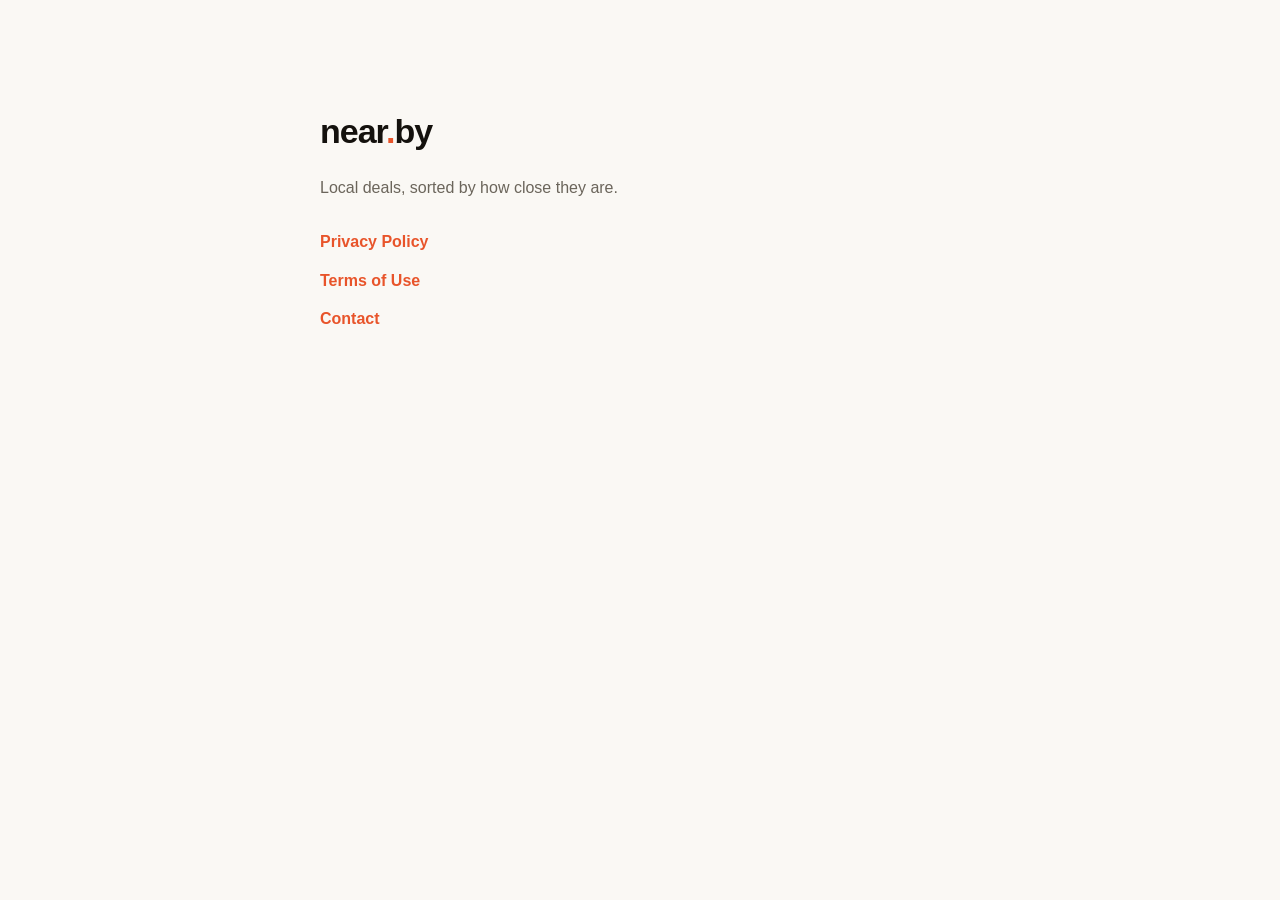
==== index.html @ 1fdb7701 "Privacy policy and terms for near.by" ====
<!DOCTYPE html>
<html lang="en">
<head>
<meta charset="utf-8">
<meta name="viewport" content="width=device-width, initial-scale=1">
<title>near.by — Legal</title>
<style>
  :root { color-scheme: light dark; }
  body {
    max-width: 640px; margin: 0 auto; padding: 80px 20px;
    font: 16px/1.65 -apple-system, BlinkMacSystemFont, "Segoe UI", Roboto, sans-serif;
    color: #14110d; background: #faf8f4;
  }
  @media (prefers-color-scheme: dark) {
    body { color: #ece8e0; background: #14110d; }
  }
  h1 { font-size: 34px; letter-spacing: -1px; margin-bottom: 6px; }
  .dot { color: #e8542a; }
  p { color: #6b655b; }
  @media (prefers-color-scheme: dark) { p { color: #b0a99c; } }
  ul { list-style: none; padding: 0; margin-top: 28px; }
  li { margin-bottom: 12px; }
  a { color: #e8542a; font-weight: 600; text-decoration: none; }
  a:hover { text-decoration: underline; }
</style>
</head>
<body>
  <h1>near<span class="dot">.</span>by</h1>
  <p>Local deals, sorted by how close they are.</p>
  <ul>
    <li><a href="./privacy.html">Privacy Policy</a></li>
    <li><a href="./terms.html">Terms of Use</a></li>
    <li><a href="mailto:alandlipp@gmail.com">Contact</a></li>
  </ul>
</body>
</html>
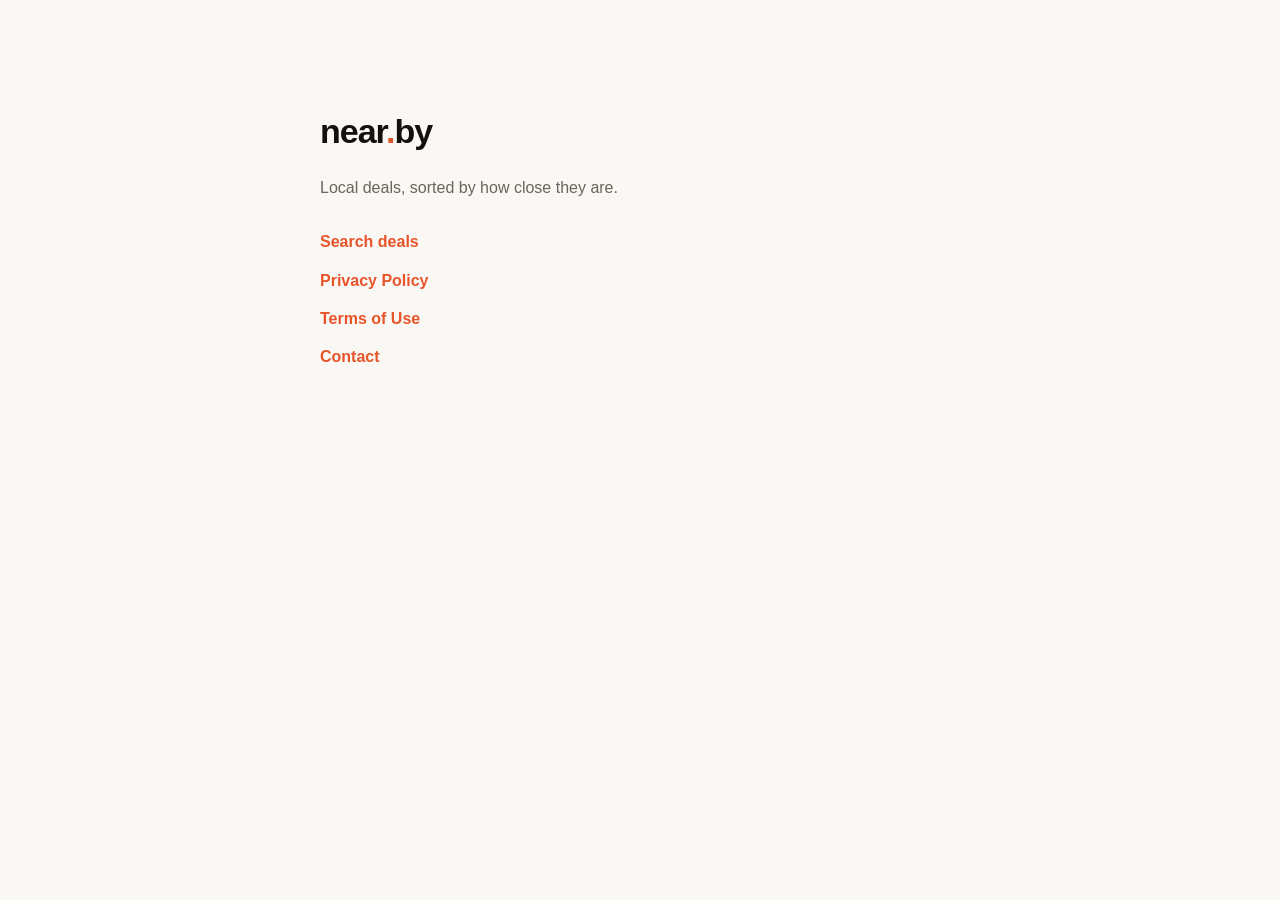
==== commit 7d34dd14: "Add deal search page with Kimball Junction movie theater deals Adds a static deal search page to the" ====
--- a/index.html
+++ b/index.html
@@ -28,6 +28,7 @@
   <h1>near<span class="dot">.</span>by</h1>
   <p>Local deals, sorted by how close they are.</p>
   <ul>
+    <li><a href="./deals.html">Search deals</a></li>
     <li><a href="./privacy.html">Privacy Policy</a></li>
     <li><a href="./terms.html">Terms of Use</a></li>
     <li><a href="mailto:alandlipp@gmail.com">Contact</a></li>
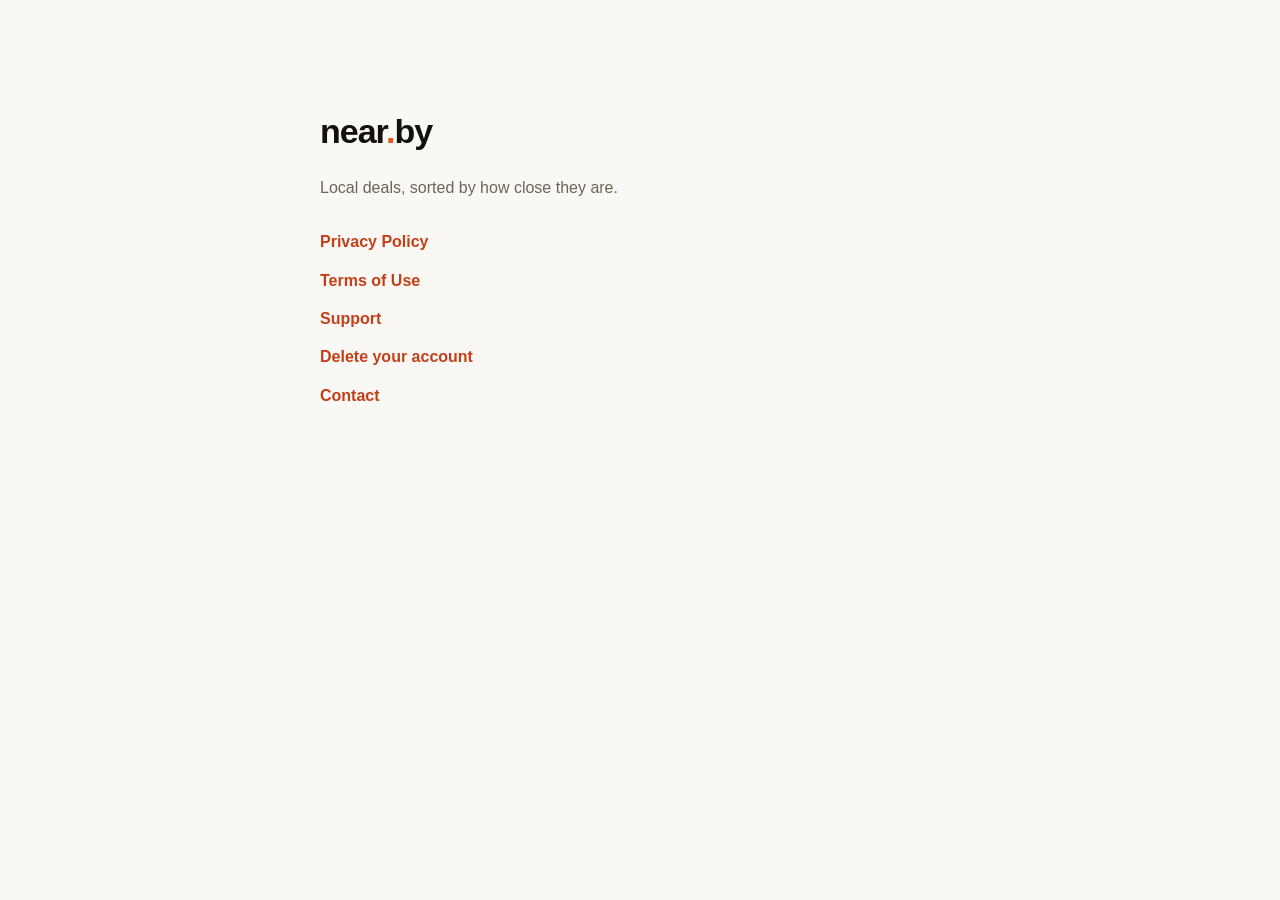
==== commit b9f5847b: "Add deletion and support pages, Apple EULA terms, fix contrast Clears the three hard store-submissio" ====
--- a/index.html
+++ b/index.html
@@ -3,7 +3,8 @@
 <head>
 <meta charset="utf-8">
 <meta name="viewport" content="width=device-width, initial-scale=1">
-<title>near.by — Legal</title>
+<title>near.by — Legal &amp; Support</title>
+<meta name="description" content="Privacy policy, terms of use, support and account deletion for the near.by app.">
 <style>
   :root { color-scheme: light dark; }
   body {
@@ -20,7 +21,8 @@
   @media (prefers-color-scheme: dark) { p { color: #b0a99c; } }
   ul { list-style: none; padding: 0; margin-top: 28px; }
   li { margin-bottom: 12px; }
-  a { color: #e8542a; font-weight: 600; text-decoration: none; }
+  a { color: #c23f18; font-weight: 600; text-decoration: none; }
+  @media (prefers-color-scheme: dark) { a { color: #ff7a4d; } }
   a:hover { text-decoration: underline; }
 </style>
 </head>
@@ -28,9 +30,10 @@
   <h1>near<span class="dot">.</span>by</h1>
   <p>Local deals, sorted by how close they are.</p>
   <ul>
-    <li><a href="./deals.html">Search deals</a></li>
     <li><a href="./privacy.html">Privacy Policy</a></li>
     <li><a href="./terms.html">Terms of Use</a></li>
+    <li><a href="./support.html">Support</a></li>
+    <li><a href="./delete-account.html">Delete your account</a></li>
     <li><a href="mailto:alandlipp@gmail.com">Contact</a></li>
   </ul>
 </body>
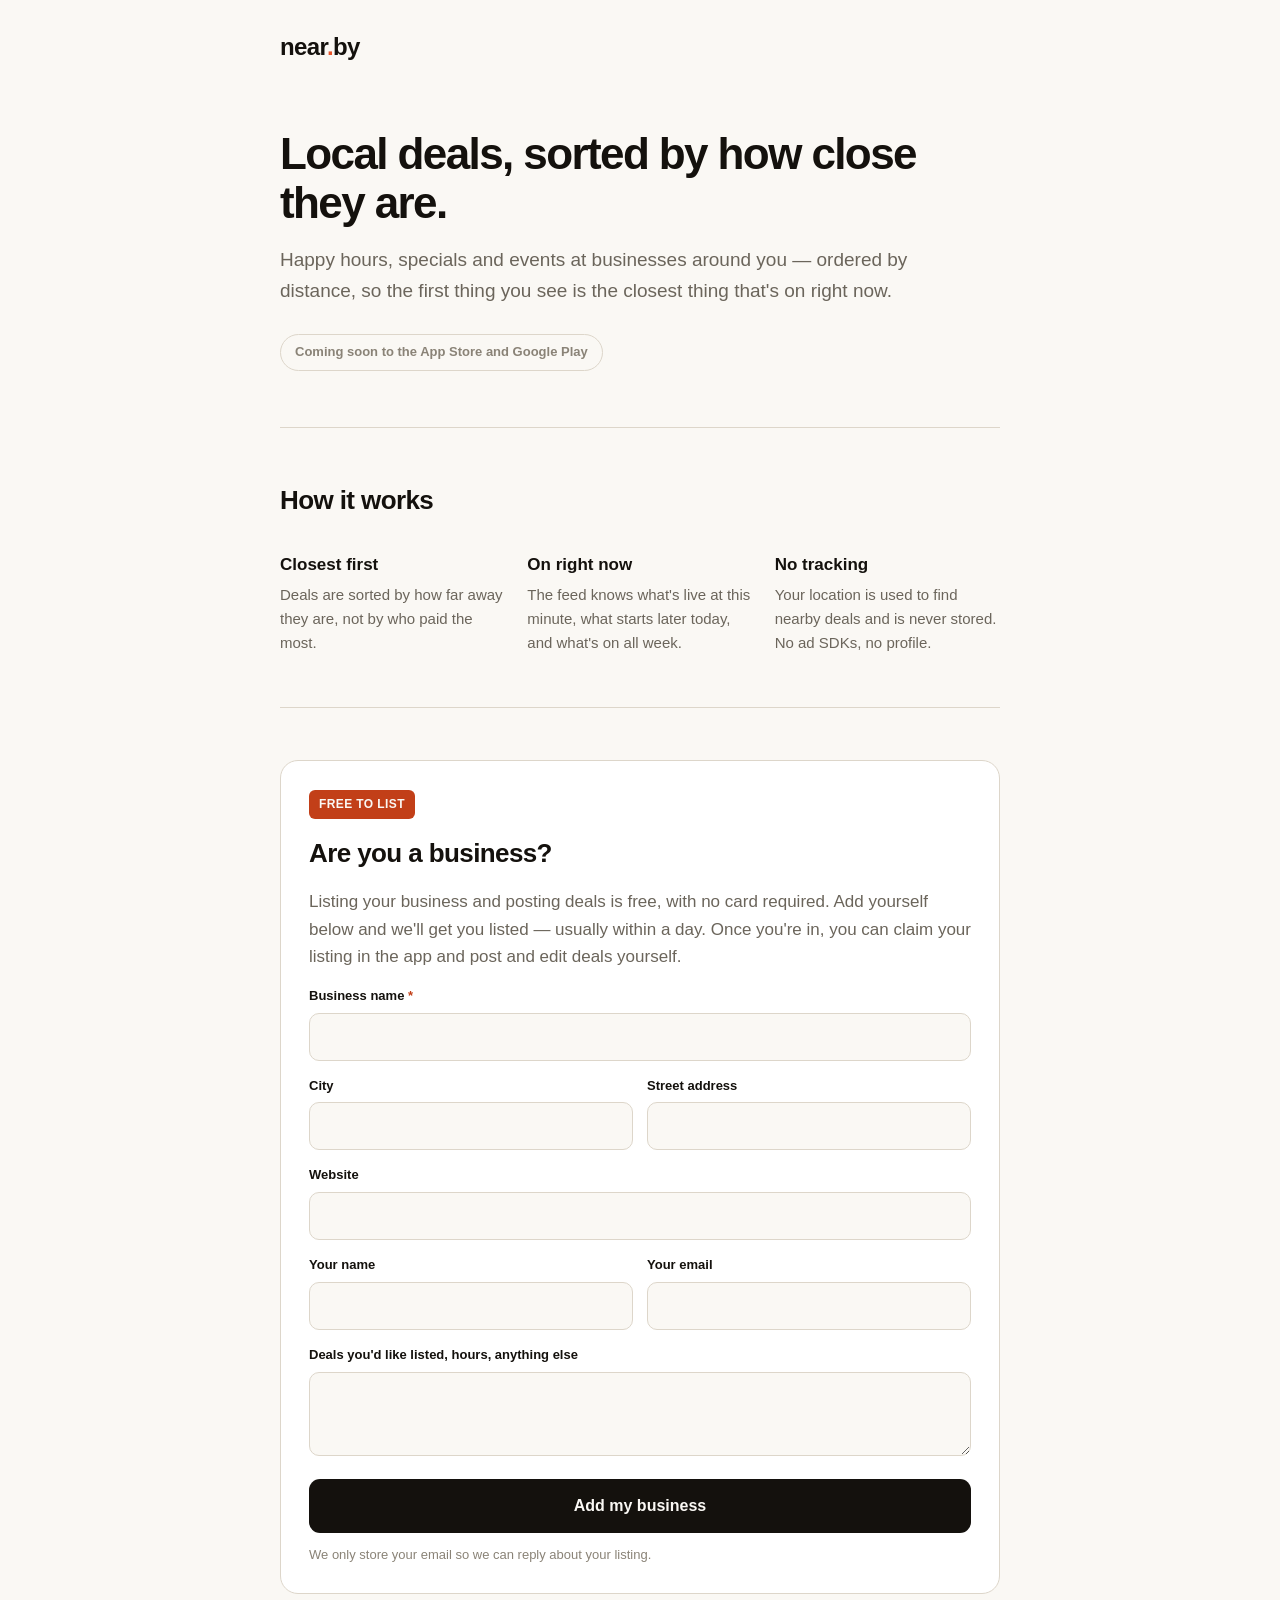
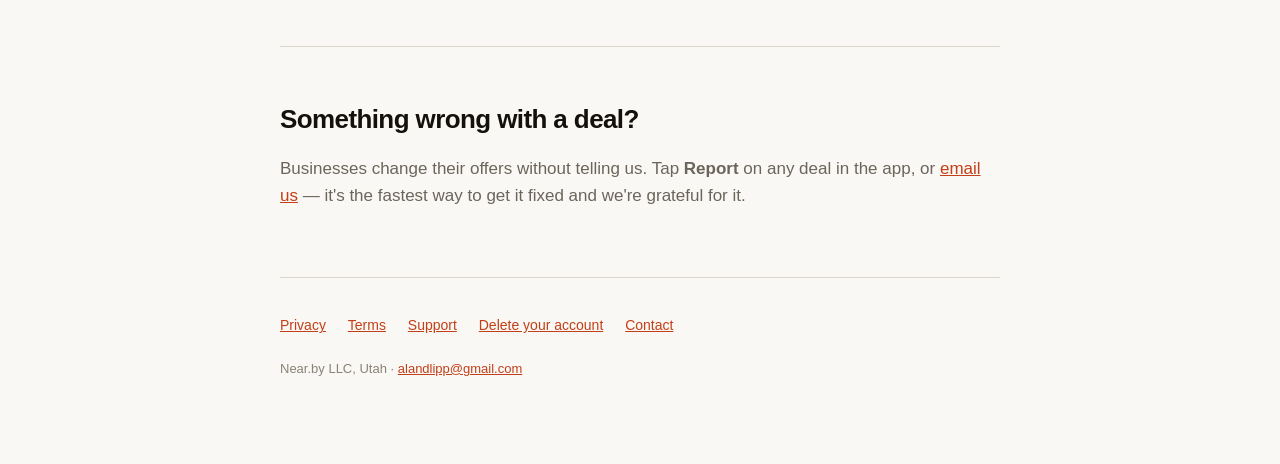
==== commit 7fac00e1: "Turn the landing page into the near.by website The site was a bare list of legal links. It is now th" ====
--- a/index.html
+++ b/index.html
@@ -3,38 +3,276 @@
 <head>
 <meta charset="utf-8">
 <meta name="viewport" content="width=device-width, initial-scale=1">
-<title>near.by — Legal &amp; Support</title>
-<meta name="description" content="Privacy policy, terms of use, support and account deletion for the near.by app.">
+<title>near.by — Local deals, sorted by how close they are</title>
+<meta name="description" content="near.by shows happy hours, specials and events at businesses near you, sorted by distance. Free for businesses to list and post deals.">
+<meta property="og:title" content="near.by — Local deals, sorted by how close they are">
+<meta property="og:description" content="Happy hours, specials and events near you. Free for businesses to list.">
+<meta property="og:type" content="website">
 <style>
-  :root { color-scheme: light dark; }
+  :root {
+    color-scheme: light dark;
+    --bg: #faf8f4;
+    --ink: #14110d;
+    --muted: #6b655b;
+    --faint: #8a8377;
+    --rule: #ddd6ca;
+    --card: #ffffff;
+    --accent: #c23f18;
+    --accent-ink: #faf8f4;
+  }
+  @media (prefers-color-scheme: dark) {
+    :root {
+      --bg: #14110d;
+      --ink: #ece8e0;
+      --muted: #b0a99c;
+      --faint: #b0a99c;
+      --rule: #3a352d;
+      --card: #1c1813;
+      --accent: #ff7a4d;
+      --accent-ink: #14110d;
+    }
+  }
+  * { box-sizing: border-box; }
   body {
-    max-width: 640px; margin: 0 auto; padding: 80px 20px;
-    font: 16px/1.65 -apple-system, BlinkMacSystemFont, "Segoe UI", Roboto, sans-serif;
-    color: #14110d; background: #faf8f4;
-  }
-  @media (prefers-color-scheme: dark) {
-    body { color: #ece8e0; background: #14110d; }
-  }
-  h1 { font-size: 34px; letter-spacing: -1px; margin-bottom: 6px; }
+    margin: 0; background: var(--bg); color: var(--ink);
+    font: 17px/1.6 -apple-system, BlinkMacSystemFont, "Segoe UI", Roboto, sans-serif;
+    -webkit-font-smoothing: antialiased;
+  }
+  .wrap { max-width: 760px; margin: 0 auto; padding: 0 20px; }
+  a { color: var(--accent); }
+
+  header { padding: 28px 0 0; }
+  .wordmark { font-size: 24px; font-weight: 800; letter-spacing: -0.6px; text-decoration: none; color: var(--ink); }
   .dot { color: #e8542a; }
-  p { color: #6b655b; }
-  @media (prefers-color-scheme: dark) { p { color: #b0a99c; } }
-  ul { list-style: none; padding: 0; margin-top: 28px; }
-  li { margin-bottom: 12px; }
-  a { color: #c23f18; font-weight: 600; text-decoration: none; }
-  @media (prefers-color-scheme: dark) { a { color: #ff7a4d; } }
-  a:hover { text-decoration: underline; }
+
+  .hero { padding: 64px 0 56px; border-bottom: 1px solid var(--rule); }
+  h1 { font-size: 44px; line-height: 1.1; letter-spacing: -1.6px; margin: 0 0 18px; }
+  .lede { font-size: 19px; color: var(--muted); margin: 0 0 28px; max-width: 34em; }
+  .soon {
+    display: inline-block; font-size: 13px; font-weight: 700; color: var(--faint);
+    border: 1px solid var(--rule); border-radius: 999px; padding: 7px 14px;
+  }
+
+  section { padding: 52px 0; border-bottom: 1px solid var(--rule); }
+  h2 { font-size: 26px; letter-spacing: -0.6px; margin: 0 0 14px; }
+  h3 { font-size: 17px; margin: 0 0 4px; }
+  p { margin: 0 0 16px; }
+  .muted { color: var(--muted); }
+
+  .grid { display: grid; grid-template-columns: repeat(3, 1fr); gap: 22px; margin-top: 30px; }
+  .grid p { font-size: 15px; color: var(--muted); margin: 0; }
+  @media (max-width: 640px) { .grid { grid-template-columns: 1fr; gap: 20px; } h1 { font-size: 34px; letter-spacing: -1px; } }
+
+  .biz { background: var(--card); border: 1px solid var(--rule); border-radius: 18px; padding: 28px; }
+  .free { display: inline-block; background: var(--accent); color: var(--accent-ink);
+          font-size: 12px; font-weight: 800; letter-spacing: 0.4px; text-transform: uppercase;
+          padding: 5px 10px; border-radius: 6px; margin-bottom: 14px; }
+
+  label { display: block; font-size: 13px; font-weight: 700; margin: 0 0 6px; }
+  .req { color: var(--accent); }
+  input, textarea {
+    width: 100%; font: inherit; font-size: 15px; color: var(--ink);
+    background: var(--bg); border: 1.5px solid var(--rule); border-radius: 10px;
+    padding: 11px 12px; margin-bottom: 15px;
+  }
+  input:focus, textarea:focus { outline: 2px solid var(--accent); outline-offset: 1px; border-color: transparent; }
+  textarea { min-height: 84px; resize: vertical; }
+  .row { display: grid; grid-template-columns: 1fr 1fr; gap: 14px; }
+  @media (max-width: 640px) { .row { grid-template-columns: 1fr; gap: 0; } }
+  /* Bots fill every field they find; people never see this one. */
+  .trap { position: absolute; left: -9999px; width: 1px; height: 1px; overflow: hidden; }
+
+  button {
+    font: inherit; font-weight: 800; font-size: 16px; cursor: pointer;
+    background: var(--ink); color: var(--bg); border: 0;
+    border-radius: 11px; padding: 14px 22px; width: 100%;
+  }
+  button:disabled { opacity: 0.55; cursor: default; }
+  .note { font-size: 13px; color: var(--faint); margin: 12px 0 0; }
+  .msg { font-size: 15px; border-radius: 10px; padding: 13px 15px; margin-top: 16px; }
+  .msg.ok { background: rgba(26,122,60,0.12); color: #1a7a3c; }
+  .msg.bad { background: rgba(194,63,24,0.12); color: var(--accent); }
+  @media (prefers-color-scheme: dark) { .msg.ok { color: #58d68a; } }
+
+  footer { padding: 36px 0 60px; font-size: 14px; color: var(--faint); }
+  footer a { margin-right: 18px; display: inline-block; margin-bottom: 8px; }
+  .addr { margin-top: 14px; font-size: 13px; }
 </style>
 </head>
 <body>
-  <h1>near<span class="dot">.</span>by</h1>
-  <p>Local deals, sorted by how close they are.</p>
-  <ul>
-    <li><a href="./privacy.html">Privacy Policy</a></li>
-    <li><a href="./terms.html">Terms of Use</a></li>
-    <li><a href="./support.html">Support</a></li>
-    <li><a href="./delete-account.html">Delete your account</a></li>
-    <li><a href="mailto:alandlipp@gmail.com">Contact</a></li>
-  </ul>
+
+<div class="wrap">
+
+  <header><a class="wordmark" href="./index.html">near<span class="dot">.</span>by</a></header>
+
+  <div class="hero">
+    <h1>Local deals, sorted by how close they are.</h1>
+    <p class="lede">
+      Happy hours, specials and events at businesses around you — ordered by distance,
+      so the first thing you see is the closest thing that's on right now.
+    </p>
+    <span class="soon">Coming soon to the App Store and Google Play</span>
+  </div>
+
+  <section>
+    <h2>How it works</h2>
+    <div class="grid">
+      <div>
+        <h3>Closest first</h3>
+        <p>Deals are sorted by how far away they are, not by who paid the most.</p>
+      </div>
+      <div>
+        <h3>On right now</h3>
+        <p>The feed knows what's live at this minute, what starts later today, and what's on all week.</p>
+      </div>
+      <div>
+        <h3>No tracking</h3>
+        <p>Your location is used to find nearby deals and is never stored. No ad SDKs, no profile.</p>
+      </div>
+    </div>
+  </section>
+
+  <section id="business">
+    <div class="biz">
+      <span class="free">Free to list</span>
+      <h2>Are you a business?</h2>
+      <p class="muted">
+        Listing your business and posting deals is free, with no card required. Add
+        yourself below and we'll get you listed — usually within a day. Once you're
+        in, you can claim your listing in the app and post and edit deals yourself.
+      </p>
+
+      <form id="f" novalidate>
+        <label for="name">Business name <span class="req">*</span></label>
+        <input id="name" name="name" required maxlength="200" autocomplete="organization">
+
+        <div class="row">
+          <div>
+            <label for="city">City</label>
+            <input id="city" name="city" maxlength="120" autocomplete="address-level2">
+          </div>
+          <div>
+            <label for="address">Street address</label>
+            <input id="address" name="address" maxlength="200" autocomplete="street-address">
+          </div>
+        </div>
+
+        <label for="website">Website</label>
+        <input id="website" name="website" maxlength="300" autocomplete="url" inputmode="url">
+
+        <div class="row">
+          <div>
+            <label for="contact_name">Your name</label>
+            <input id="contact_name" name="contact_name" maxlength="120" autocomplete="name">
+          </div>
+          <div>
+            <label for="contact_email">Your email</label>
+            <input id="contact_email" name="contact_email" type="email" maxlength="200" autocomplete="email">
+          </div>
+        </div>
+
+        <label for="note">Deals you'd like listed, hours, anything else</label>
+        <textarea id="note" name="note" maxlength="2000"></textarea>
+
+        <div class="trap" aria-hidden="true">
+          <label for="company_url">Leave this empty</label>
+          <input id="company_url" name="company_url" tabindex="-1" autocomplete="off">
+        </div>
+
+        <button type="submit" id="go">Add my business</button>
+        <p class="note">We only store your email so we can reply about your listing.</p>
+        <div id="msg" hidden></div>
+      </form>
+    </div>
+  </section>
+
+  <section>
+    <h2>Something wrong with a deal?</h2>
+    <p class="muted">
+      Businesses change their offers without telling us. Tap <strong>Report</strong> on any
+      deal in the app, or <a href="mailto:alandlipp@gmail.com?subject=near.by%20deal%20correction">email us</a> —
+      it's the fastest way to get it fixed and we're grateful for it.
+    </p>
+  </section>
+
+  <footer>
+    <a href="./privacy.html">Privacy</a>
+    <a href="./terms.html">Terms</a>
+    <a href="./support.html">Support</a>
+    <a href="./delete-account.html">Delete your account</a>
+    <a href="mailto:alandlipp@gmail.com">Contact</a>
+    <p class="addr">Near.by LLC, Utah · <a href="mailto:alandlipp@gmail.com">alandlipp@gmail.com</a></p>
+  </footer>
+
+</div>
+
+<script>
+// The anon key is public by design — it is already inside the shipped app, and
+// business_submissions is insert-only under row-level security, so this can
+// add a row and read nothing back.
+const SUPABASE_URL = 'https://vieoqoczhqbcxpflyjcp.supabase.co';
+const SUPABASE_ANON_KEY = 'eyJhbGciOiJIUzI1NiIsInR5cCI6IkpXVCJ9.eyJpc3MiOiJzdXBhYmFzZSIsInJlZiI6InZpZW9xb2N6aHFiY3hwZmx5amNwIiwicm9sZSI6ImFub24iLCJpYXQiOjE3ODI2NTE0NTgsImV4cCI6MjA5ODIyNzQ1OH0.SQrn1a5DHUfKdhRFTdYOUE6S_gLOYhhlN7NKVDqYwEo';
+
+const form = document.getElementById('f');
+const btn = document.getElementById('go');
+const msg = document.getElementById('msg');
+
+function show(kind, text) {
+  msg.className = 'msg ' + kind;
+  msg.textContent = text;
+  msg.hidden = false;
+}
+
+form.addEventListener('submit', async (e) => {
+  e.preventDefault();
+  const data = Object.fromEntries(new FormData(form).entries());
+
+  // Honeypot: a real person never sees this field, so anything in it is a bot.
+  // Report success either way rather than teaching the bot what tripped it.
+  if (data.company_url) { show('ok', "Thanks — we'll be in touch."); form.reset(); return; }
+  delete data.company_url;
+
+  if (!data.name || data.name.trim().length < 2) {
+    show('bad', 'Please enter your business name.');
+    document.getElementById('name').focus();
+    return;
+  }
+
+  const row = {};
+  for (const [k, v] of Object.entries(data)) {
+    const trimmed = (v || '').trim();
+    if (trimmed) row[k] = trimmed;
+  }
+
+  btn.disabled = true;
+  btn.textContent = 'Sending…';
+  try {
+    const res = await fetch(SUPABASE_URL + '/rest/v1/business_submissions', {
+      method: 'POST',
+      headers: {
+        'apikey': SUPABASE_ANON_KEY,
+        'Authorization': 'Bearer ' + SUPABASE_ANON_KEY,
+        'Content-Type': 'application/json',
+        // No RETURNING: the table has no select policy on purpose, so asking
+        // for the row back would fail a write that actually succeeded.
+        'Prefer': 'return=minimal',
+      },
+      body: JSON.stringify(row),
+    });
+    if (!res.ok) throw new Error('HTTP ' + res.status);
+    form.innerHTML =
+      '<h3 style="margin-bottom:8px">Got it — thanks.</h3>' +
+      '<p class="muted" style="margin:0">We\'ll add ' +
+      row.name.replace(/[<>&]/g, '') +
+      ' to near.by, usually within a day. If you left an email we\'ll let you know ' +
+      'once it\'s listed so you can claim it and start posting deals.</p>';
+  } catch (err) {
+    btn.disabled = false;
+    btn.textContent = 'Add my business';
+    show('bad', "That didn't send. Please email alandlipp@gmail.com and we'll add you by hand.");
+  }
+});
+</script>
+
 </body>
 </html>
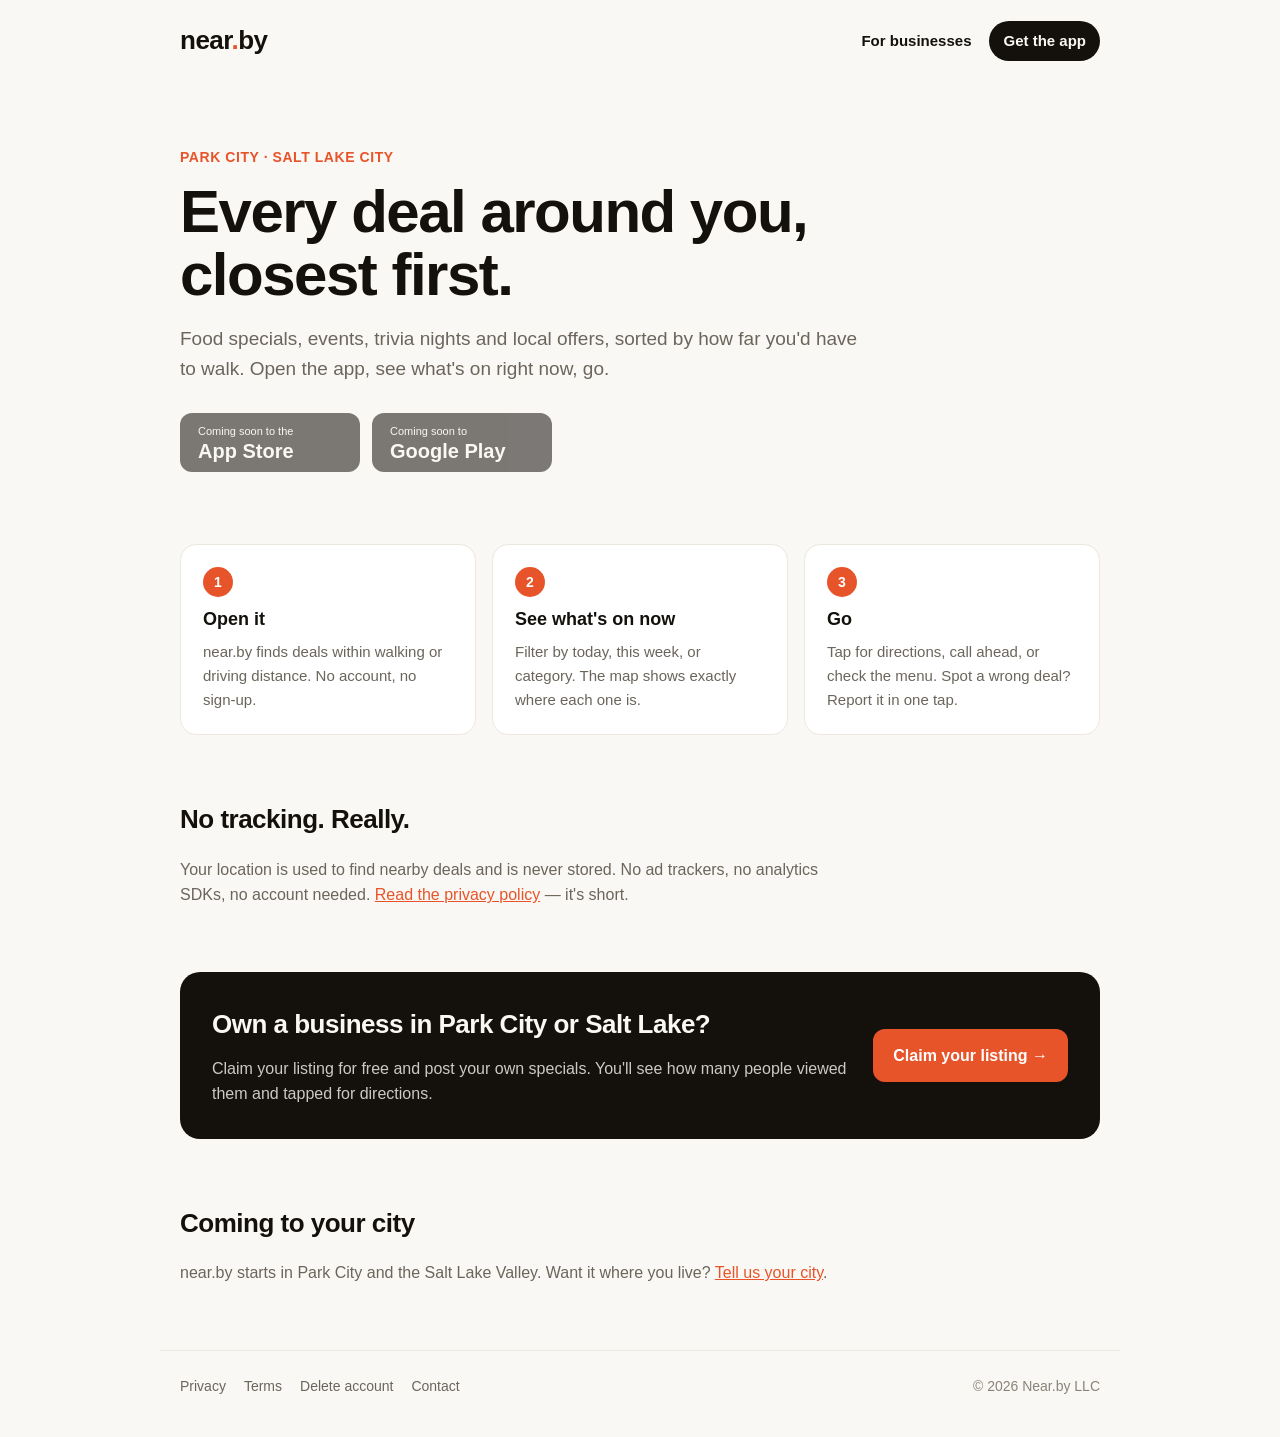
==== commit 4e3a46bb: "Add landing page, business page, and account deletion page Turns the legal index into a real home pa" ====
--- a/index.html
+++ b/index.html
@@ -4,275 +4,82 @@
 <meta charset="utf-8">
 <meta name="viewport" content="width=device-width, initial-scale=1">
 <title>near.by — Local deals, sorted by how close they are</title>
-<meta name="description" content="near.by shows happy hours, specials and events at businesses near you, sorted by distance. Free for businesses to list and post deals.">
+<meta name="description" content="near.by shows food specials, events, trivia nights and local deals in Park City and Salt Lake City, sorted by how close they are to you. Free on iPhone and Android.">
 <meta property="og:title" content="near.by — Local deals, sorted by how close they are">
-<meta property="og:description" content="Happy hours, specials and events near you. Free for businesses to list.">
+<meta property="og:description" content="Food specials, events and local deals in Park City and Salt Lake City, sorted by distance.">
 <meta property="og:type" content="website">
-<style>
-  :root {
-    color-scheme: light dark;
-    --bg: #faf8f4;
-    --ink: #14110d;
-    --muted: #6b655b;
-    --faint: #8a8377;
-    --rule: #ddd6ca;
-    --card: #ffffff;
-    --accent: #c23f18;
-    --accent-ink: #faf8f4;
-  }
-  @media (prefers-color-scheme: dark) {
-    :root {
-      --bg: #14110d;
-      --ink: #ece8e0;
-      --muted: #b0a99c;
-      --faint: #b0a99c;
-      --rule: #3a352d;
-      --card: #1c1813;
-      --accent: #ff7a4d;
-      --accent-ink: #14110d;
-    }
-  }
-  * { box-sizing: border-box; }
-  body {
-    margin: 0; background: var(--bg); color: var(--ink);
-    font: 17px/1.6 -apple-system, BlinkMacSystemFont, "Segoe UI", Roboto, sans-serif;
-    -webkit-font-smoothing: antialiased;
-  }
-  .wrap { max-width: 760px; margin: 0 auto; padding: 0 20px; }
-  a { color: var(--accent); }
-
-  header { padding: 28px 0 0; }
-  .wordmark { font-size: 24px; font-weight: 800; letter-spacing: -0.6px; text-decoration: none; color: var(--ink); }
-  .dot { color: #e8542a; }
-
-  .hero { padding: 64px 0 56px; border-bottom: 1px solid var(--rule); }
-  h1 { font-size: 44px; line-height: 1.1; letter-spacing: -1.6px; margin: 0 0 18px; }
-  .lede { font-size: 19px; color: var(--muted); margin: 0 0 28px; max-width: 34em; }
-  .soon {
-    display: inline-block; font-size: 13px; font-weight: 700; color: var(--faint);
-    border: 1px solid var(--rule); border-radius: 999px; padding: 7px 14px;
-  }
-
-  section { padding: 52px 0; border-bottom: 1px solid var(--rule); }
-  h2 { font-size: 26px; letter-spacing: -0.6px; margin: 0 0 14px; }
-  h3 { font-size: 17px; margin: 0 0 4px; }
-  p { margin: 0 0 16px; }
-  .muted { color: var(--muted); }
-
-  .grid { display: grid; grid-template-columns: repeat(3, 1fr); gap: 22px; margin-top: 30px; }
-  .grid p { font-size: 15px; color: var(--muted); margin: 0; }
-  @media (max-width: 640px) { .grid { grid-template-columns: 1fr; gap: 20px; } h1 { font-size: 34px; letter-spacing: -1px; } }
-
-  .biz { background: var(--card); border: 1px solid var(--rule); border-radius: 18px; padding: 28px; }
-  .free { display: inline-block; background: var(--accent); color: var(--accent-ink);
-          font-size: 12px; font-weight: 800; letter-spacing: 0.4px; text-transform: uppercase;
-          padding: 5px 10px; border-radius: 6px; margin-bottom: 14px; }
-
-  label { display: block; font-size: 13px; font-weight: 700; margin: 0 0 6px; }
-  .req { color: var(--accent); }
-  input, textarea {
-    width: 100%; font: inherit; font-size: 15px; color: var(--ink);
-    background: var(--bg); border: 1.5px solid var(--rule); border-radius: 10px;
-    padding: 11px 12px; margin-bottom: 15px;
-  }
-  input:focus, textarea:focus { outline: 2px solid var(--accent); outline-offset: 1px; border-color: transparent; }
-  textarea { min-height: 84px; resize: vertical; }
-  .row { display: grid; grid-template-columns: 1fr 1fr; gap: 14px; }
-  @media (max-width: 640px) { .row { grid-template-columns: 1fr; gap: 0; } }
-  /* Bots fill every field they find; people never see this one. */
-  .trap { position: absolute; left: -9999px; width: 1px; height: 1px; overflow: hidden; }
-
-  button {
-    font: inherit; font-weight: 800; font-size: 16px; cursor: pointer;
-    background: var(--ink); color: var(--bg); border: 0;
-    border-radius: 11px; padding: 14px 22px; width: 100%;
-  }
-  button:disabled { opacity: 0.55; cursor: default; }
-  .note { font-size: 13px; color: var(--faint); margin: 12px 0 0; }
-  .msg { font-size: 15px; border-radius: 10px; padding: 13px 15px; margin-top: 16px; }
-  .msg.ok { background: rgba(26,122,60,0.12); color: #1a7a3c; }
-  .msg.bad { background: rgba(194,63,24,0.12); color: var(--accent); }
-  @media (prefers-color-scheme: dark) { .msg.ok { color: #58d68a; } }
-
-  footer { padding: 36px 0 60px; font-size: 14px; color: var(--faint); }
-  footer a { margin-right: 18px; display: inline-block; margin-bottom: 8px; }
-  .addr { margin-top: 14px; font-size: 13px; }
-</style>
+<link rel="stylesheet" href="./site.css">
 </head>
 <body>
 
-<div class="wrap">
+<header class="nav">
+  <a class="logo" href="./">near<span class="dot">.</span>by</a>
+  <nav>
+    <a href="./business.html">For businesses</a>
+    <a class="pill" href="#get">Get the app</a>
+  </nav>
+</header>
 
-  <header><a class="wordmark" href="./index.html">near<span class="dot">.</span>by</a></header>
-
-  <div class="hero">
-    <h1>Local deals, sorted by how close they are.</h1>
-    <p class="lede">
-      Happy hours, specials and events at businesses around you — ordered by distance,
-      so the first thing you see is the closest thing that's on right now.
-    </p>
-    <span class="soon">Coming soon to the App Store and Google Play</span>
-  </div>
-
-  <section>
-    <h2>How it works</h2>
-    <div class="grid">
-      <div>
-        <h3>Closest first</h3>
-        <p>Deals are sorted by how far away they are, not by who paid the most.</p>
-      </div>
-      <div>
-        <h3>On right now</h3>
-        <p>The feed knows what's live at this minute, what starts later today, and what's on all week.</p>
-      </div>
-      <div>
-        <h3>No tracking</h3>
-        <p>Your location is used to find nearby deals and is never stored. No ad SDKs, no profile.</p>
-      </div>
+<main>
+  <section class="hero">
+    <p class="eyebrow">Park City · Salt Lake City</p>
+    <h1>Every deal around you, closest first.</h1>
+    <p class="lead">Food specials, events, trivia nights and local offers, sorted by how far you'd have to walk. Open the app, see what's on right now, go.</p>
+    <div class="stores" id="get">
+      <!-- Replace each href="#" with the store link once the app is live, and remove the "soon" class. -->
+      <a class="store soon" href="#" aria-label="Download on the App Store (coming soon)">
+        <span class="store-small">Coming soon to the</span><span class="store-big">App Store</span>
+      </a>
+      <a class="store soon" href="#" aria-label="Get it on Google Play (coming soon)">
+        <span class="store-small">Coming soon to</span><span class="store-big">Google Play</span>
+      </a>
     </div>
   </section>
 
-  <section id="business">
-    <div class="biz">
-      <span class="free">Free to list</span>
-      <h2>Are you a business?</h2>
-      <p class="muted">
-        Listing your business and posting deals is free, with no card required. Add
-        yourself below and we'll get you listed — usually within a day. Once you're
-        in, you can claim your listing in the app and post and edit deals yourself.
-      </p>
-
-      <form id="f" novalidate>
-        <label for="name">Business name <span class="req">*</span></label>
-        <input id="name" name="name" required maxlength="200" autocomplete="organization">
-
-        <div class="row">
-          <div>
-            <label for="city">City</label>
-            <input id="city" name="city" maxlength="120" autocomplete="address-level2">
-          </div>
-          <div>
-            <label for="address">Street address</label>
-            <input id="address" name="address" maxlength="200" autocomplete="street-address">
-          </div>
-        </div>
-
-        <label for="website">Website</label>
-        <input id="website" name="website" maxlength="300" autocomplete="url" inputmode="url">
-
-        <div class="row">
-          <div>
-            <label for="contact_name">Your name</label>
-            <input id="contact_name" name="contact_name" maxlength="120" autocomplete="name">
-          </div>
-          <div>
-            <label for="contact_email">Your email</label>
-            <input id="contact_email" name="contact_email" type="email" maxlength="200" autocomplete="email">
-          </div>
-        </div>
-
-        <label for="note">Deals you'd like listed, hours, anything else</label>
-        <textarea id="note" name="note" maxlength="2000"></textarea>
-
-        <div class="trap" aria-hidden="true">
-          <label for="company_url">Leave this empty</label>
-          <input id="company_url" name="company_url" tabindex="-1" autocomplete="off">
-        </div>
-
-        <button type="submit" id="go">Add my business</button>
-        <p class="note">We only store your email so we can reply about your listing.</p>
-        <div id="msg" hidden></div>
-      </form>
+  <section class="steps">
+    <div class="step">
+      <span class="num">1</span>
+      <h3>Open it</h3>
+      <p>near.by finds deals within walking or driving distance. No account, no sign-up.</p>
+    </div>
+    <div class="step">
+      <span class="num">2</span>
+      <h3>See what's on now</h3>
+      <p>Filter by today, this week, or category. The map shows exactly where each one is.</p>
+    </div>
+    <div class="step">
+      <span class="num">3</span>
+      <h3>Go</h3>
+      <p>Tap for directions, call ahead, or check the menu. Spot a wrong deal? Report it in one tap.</p>
     </div>
   </section>
 
-  <section>
-    <h2>Something wrong with a deal?</h2>
-    <p class="muted">
-      Businesses change their offers without telling us. Tap <strong>Report</strong> on any
-      deal in the app, or <a href="mailto:alandlipp@gmail.com?subject=near.by%20deal%20correction">email us</a> —
-      it's the fastest way to get it fixed and we're grateful for it.
-    </p>
+  <section class="privacy-band">
+    <h2>No tracking. Really.</h2>
+    <p>Your location is used to find nearby deals and is never stored. No ad trackers, no analytics SDKs, no account needed. <a href="./privacy.html">Read the privacy policy</a> — it's short.</p>
   </section>
 
-  <footer>
-    <a href="./privacy.html">Privacy</a>
-    <a href="./terms.html">Terms</a>
-    <a href="./support.html">Support</a>
-    <a href="./delete-account.html">Delete your account</a>
-    <a href="mailto:alandlipp@gmail.com">Contact</a>
-    <p class="addr">Near.by LLC, Utah · <a href="mailto:alandlipp@gmail.com">alandlipp@gmail.com</a></p>
-  </footer>
+  <section class="biz-band">
+    <div>
+      <h2>Own a business in Park City or Salt Lake?</h2>
+      <p>Claim your listing for free and post your own specials. You'll see how many people viewed them and tapped for directions.</p>
+    </div>
+    <a class="btn" href="./business.html">Claim your listing →</a>
+  </section>
 
-</div>
+  <section class="cities">
+    <h2>Coming to your city</h2>
+    <p>near.by starts in Park City and the Salt Lake Valley. Want it where you live? <a href="mailto:alandlipp@gmail.com?subject=Bring%20near.by%20to%20my%20city">Tell us your city</a>.</p>
+  </section>
+</main>
 
-<script>
-// The anon key is public by design — it is already inside the shipped app, and
-// business_submissions is insert-only under row-level security, so this can
-// add a row and read nothing back.
-const SUPABASE_URL = 'https://vieoqoczhqbcxpflyjcp.supabase.co';
-const SUPABASE_ANON_KEY = 'eyJhbGciOiJIUzI1NiIsInR5cCI6IkpXVCJ9.eyJpc3MiOiJzdXBhYmFzZSIsInJlZiI6InZpZW9xb2N6aHFiY3hwZmx5amNwIiwicm9sZSI6ImFub24iLCJpYXQiOjE3ODI2NTE0NTgsImV4cCI6MjA5ODIyNzQ1OH0.SQrn1a5DHUfKdhRFTdYOUE6S_gLOYhhlN7NKVDqYwEo';
-
-const form = document.getElementById('f');
-const btn = document.getElementById('go');
-const msg = document.getElementById('msg');
-
-function show(kind, text) {
-  msg.className = 'msg ' + kind;
-  msg.textContent = text;
-  msg.hidden = false;
-}
-
-form.addEventListener('submit', async (e) => {
-  e.preventDefault();
-  const data = Object.fromEntries(new FormData(form).entries());
-
-  // Honeypot: a real person never sees this field, so anything in it is a bot.
-  // Report success either way rather than teaching the bot what tripped it.
-  if (data.company_url) { show('ok', "Thanks — we'll be in touch."); form.reset(); return; }
-  delete data.company_url;
-
-  if (!data.name || data.name.trim().length < 2) {
-    show('bad', 'Please enter your business name.');
-    document.getElementById('name').focus();
-    return;
-  }
-
-  const row = {};
-  for (const [k, v] of Object.entries(data)) {
-    const trimmed = (v || '').trim();
-    if (trimmed) row[k] = trimmed;
-  }
-
-  btn.disabled = true;
-  btn.textContent = 'Sending…';
-  try {
-    const res = await fetch(SUPABASE_URL + '/rest/v1/business_submissions', {
-      method: 'POST',
-      headers: {
-        'apikey': SUPABASE_ANON_KEY,
-        'Authorization': 'Bearer ' + SUPABASE_ANON_KEY,
-        'Content-Type': 'application/json',
-        // No RETURNING: the table has no select policy on purpose, so asking
-        // for the row back would fail a write that actually succeeded.
-        'Prefer': 'return=minimal',
-      },
-      body: JSON.stringify(row),
-    });
-    if (!res.ok) throw new Error('HTTP ' + res.status);
-    form.innerHTML =
-      '<h3 style="margin-bottom:8px">Got it — thanks.</h3>' +
-      '<p class="muted" style="margin:0">We\'ll add ' +
-      row.name.replace(/[<>&]/g, '') +
-      ' to near.by, usually within a day. If you left an email we\'ll let you know ' +
-      'once it\'s listed so you can claim it and start posting deals.</p>';
-  } catch (err) {
-    btn.disabled = false;
-    btn.textContent = 'Add my business';
-    show('bad', "That didn't send. Please email alandlipp@gmail.com and we'll add you by hand.");
-  }
-});
-</script>
+<footer>
+  <a href="./privacy.html">Privacy</a>
+  <a href="./terms.html">Terms</a>
+  <a href="./delete-account.html">Delete account</a>
+  <a href="mailto:alandlipp@gmail.com">Contact</a>
+  <span class="copy">© 2026 Near.by LLC</span>
+</footer>
 
 </body>
 </html>
--- a/site.css
+++ b/site.css
@@ -0,0 +1,104 @@
+:root {
+  color-scheme: light dark;
+  --bg: #faf8f4;
+  --surface: #ffffff;
+  --ink: #14110d;
+  --muted: #6b655b;
+  --faint: #8a8377;
+  --line: #ece8e0;
+  --accent: #e8542a;
+  --accent-ink: #ffffff;
+}
+@media (prefers-color-scheme: dark) {
+  :root {
+    --bg: #14110d;
+    --surface: #1e1a15;
+    --ink: #ece8e0;
+    --muted: #b0a99c;
+    --faint: #8a8377;
+    --line: #2e2922;
+  }
+}
+
+* { box-sizing: border-box; }
+body {
+  margin: 0;
+  font: 16px/1.6 -apple-system, BlinkMacSystemFont, "Segoe UI", Roboto, sans-serif;
+  color: var(--ink);
+  background: var(--bg);
+}
+a { color: var(--accent); }
+main, .nav, footer { max-width: 960px; margin: 0 auto; padding-left: 20px; padding-right: 20px; }
+
+.nav {
+  display: flex; align-items: center; justify-content: space-between;
+  padding-top: 20px; padding-bottom: 20px;
+}
+.logo { font-size: 26px; font-weight: 800; letter-spacing: -0.5px; color: var(--ink); text-decoration: none; }
+.dot { color: var(--accent); }
+.nav nav { display: flex; gap: 18px; align-items: center; }
+.nav nav a { color: var(--ink); text-decoration: none; font-weight: 600; font-size: 15px; }
+.nav nav a.pill { background: var(--ink); color: var(--bg); padding: 8px 14px; border-radius: 999px; }
+
+.hero { padding: 64px 0 48px; max-width: 680px; }
+.eyebrow { color: var(--accent); font-weight: 700; font-size: 14px; letter-spacing: 0.04em; text-transform: uppercase; margin: 0 0 12px; }
+h1 { font-size: clamp(36px, 7vw, 60px); line-height: 1.05; letter-spacing: -1.5px; margin: 0 0 18px; }
+h2 { font-size: 26px; letter-spacing: -0.5px; margin: 0 0 10px; }
+h3 { font-size: 18px; margin: 8px 0 6px; }
+.lead { font-size: 19px; color: var(--muted); margin: 0 0 28px; }
+p { color: var(--muted); }
+
+.stores { display: flex; flex-wrap: wrap; gap: 12px; }
+.store {
+  display: inline-flex; flex-direction: column; justify-content: center;
+  min-width: 180px; padding: 10px 18px; border-radius: 12px;
+  background: var(--ink); color: var(--bg); text-decoration: none;
+}
+.store.soon { opacity: 0.55; pointer-events: none; }
+.store-small { font-size: 11px; }
+.store-big { font-size: 20px; font-weight: 700; line-height: 1.1; }
+
+.steps { display: grid; grid-template-columns: repeat(3, 1fr); gap: 16px; padding: 24px 0 56px; }
+.step { background: var(--surface); border: 1px solid var(--line); border-radius: 16px; padding: 22px; }
+.step p { margin: 0; font-size: 15px; }
+.num {
+  display: inline-flex; width: 30px; height: 30px; border-radius: 50%;
+  align-items: center; justify-content: center;
+  background: var(--accent); color: var(--accent-ink); font-weight: 800; font-size: 14px;
+}
+
+.privacy-band, .cities { padding: 8px 0 48px; max-width: 680px; }
+
+.biz-band {
+  display: flex; align-items: center; justify-content: space-between; gap: 24px;
+  background: var(--ink); color: var(--bg); border-radius: 20px; padding: 32px; margin-bottom: 56px;
+}
+.biz-band p { color: var(--bg); opacity: 0.8; margin: 0; }
+.btn {
+  display: inline-block; background: var(--accent); color: var(--accent-ink);
+  font-weight: 800; text-decoration: none; padding: 14px 20px; border-radius: 12px; white-space: nowrap;
+}
+
+/* Inner pages */
+.page { max-width: 720px; padding-top: 24px; padding-bottom: 64px; }
+.page h1 { font-size: clamp(30px, 6vw, 44px); letter-spacing: -1px; }
+.page h2 { font-size: 20px; margin-top: 36px; }
+.card { background: var(--surface); border: 1px solid var(--line); border-radius: 16px; padding: 22px; margin: 16px 0; }
+.card p:last-child { margin-bottom: 0; }
+ol li, ul li { color: var(--muted); margin-bottom: 8px; }
+
+footer {
+  display: flex; flex-wrap: wrap; gap: 18px; align-items: center;
+  border-top: 1px solid var(--line); padding-top: 24px; padding-bottom: 40px; font-size: 14px;
+}
+footer a { color: var(--muted); text-decoration: none; }
+footer a:hover { color: var(--accent); }
+.copy { color: var(--faint); margin-left: auto; }
+
+@media (max-width: 720px) {
+  .steps { grid-template-columns: 1fr; }
+  .biz-band { flex-direction: column; align-items: flex-start; padding: 24px; }
+  .hero { padding-top: 32px; }
+  .nav nav a:not(.pill) { display: none; }
+  .copy { margin-left: 0; width: 100%; }
+}
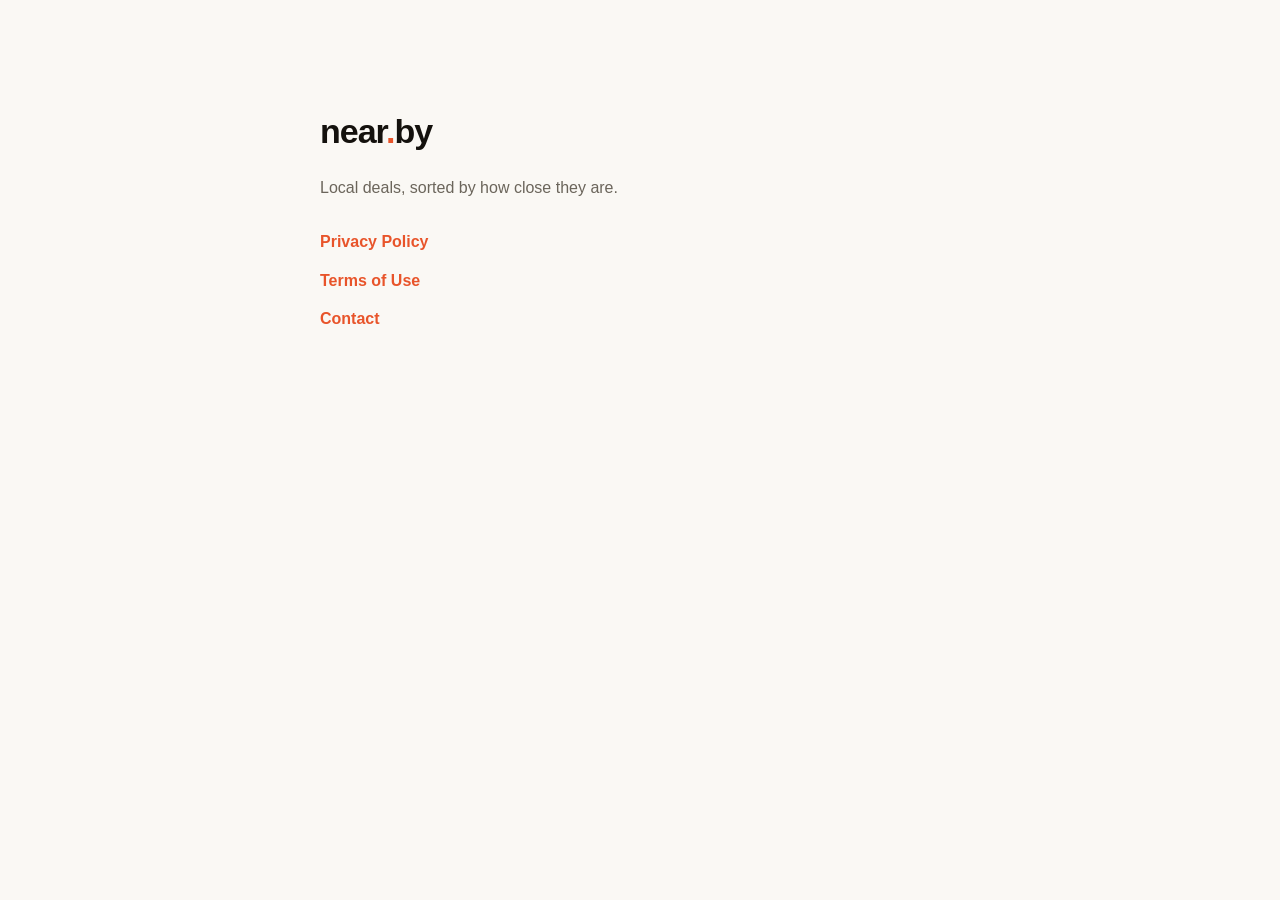
==== commit a8be110a: "Cover reminders, third-party content, Sponsored label and rep codes Brings the policy and terms in l" ====
--- a/index.html
+++ b/index.html
@@ -3,83 +3,34 @@
 <head>
 <meta charset="utf-8">
 <meta name="viewport" content="width=device-width, initial-scale=1">
-<title>near.by — Local deals, sorted by how close they are</title>
-<meta name="description" content="near.by shows food specials, events, trivia nights and local deals in Park City and Salt Lake City, sorted by how close they are to you. Free on iPhone and Android.">
-<meta property="og:title" content="near.by — Local deals, sorted by how close they are">
-<meta property="og:description" content="Food specials, events and local deals in Park City and Salt Lake City, sorted by distance.">
-<meta property="og:type" content="website">
-<link rel="stylesheet" href="./site.css">
+<title>near.by — Legal</title>
+<style>
+  :root { color-scheme: light dark; }
+  body {
+    max-width: 640px; margin: 0 auto; padding: 80px 20px;
+    font: 16px/1.65 -apple-system, BlinkMacSystemFont, "Segoe UI", Roboto, sans-serif;
+    color: #14110d; background: #faf8f4;
+  }
+  @media (prefers-color-scheme: dark) {
+    body { color: #ece8e0; background: #14110d; }
+  }
+  h1 { font-size: 34px; letter-spacing: -1px; margin-bottom: 6px; }
+  .dot { color: #e8542a; }
+  p { color: #6b655b; }
+  @media (prefers-color-scheme: dark) { p { color: #b0a99c; } }
+  ul { list-style: none; padding: 0; margin-top: 28px; }
+  li { margin-bottom: 12px; }
+  a { color: #e8542a; font-weight: 600; text-decoration: none; }
+  a:hover { text-decoration: underline; }
+</style>
 </head>
 <body>
-
-<header class="nav">
-  <a class="logo" href="./">near<span class="dot">.</span>by</a>
-  <nav>
-    <a href="./business.html">For businesses</a>
-    <a class="pill" href="#get">Get the app</a>
-  </nav>
-</header>
-
-<main>
-  <section class="hero">
-    <p class="eyebrow">Park City · Salt Lake City</p>
-    <h1>Every deal around you, closest first.</h1>
-    <p class="lead">Food specials, events, trivia nights and local offers, sorted by how far you'd have to walk. Open the app, see what's on right now, go.</p>
-    <div class="stores" id="get">
-      <!-- Replace each href="#" with the store link once the app is live, and remove the "soon" class. -->
-      <a class="store soon" href="#" aria-label="Download on the App Store (coming soon)">
-        <span class="store-small">Coming soon to the</span><span class="store-big">App Store</span>
-      </a>
-      <a class="store soon" href="#" aria-label="Get it on Google Play (coming soon)">
-        <span class="store-small">Coming soon to</span><span class="store-big">Google Play</span>
-      </a>
-    </div>
-  </section>
-
-  <section class="steps">
-    <div class="step">
-      <span class="num">1</span>
-      <h3>Open it</h3>
-      <p>near.by finds deals within walking or driving distance. No account, no sign-up.</p>
-    </div>
-    <div class="step">
-      <span class="num">2</span>
-      <h3>See what's on now</h3>
-      <p>Filter by today, this week, or category. The map shows exactly where each one is.</p>
-    </div>
-    <div class="step">
-      <span class="num">3</span>
-      <h3>Go</h3>
-      <p>Tap for directions, call ahead, or check the menu. Spot a wrong deal? Report it in one tap.</p>
-    </div>
-  </section>
-
-  <section class="privacy-band">
-    <h2>No tracking. Really.</h2>
-    <p>Your location is used to find nearby deals and is never stored. No ad trackers, no analytics SDKs, no account needed. <a href="./privacy.html">Read the privacy policy</a> — it's short.</p>
-  </section>
-
-  <section class="biz-band">
-    <div>
-      <h2>Own a business in Park City or Salt Lake?</h2>
-      <p>Claim your listing for free and post your own specials. You'll see how many people viewed them and tapped for directions.</p>
-    </div>
-    <a class="btn" href="./business.html">Claim your listing →</a>
-  </section>
-
-  <section class="cities">
-    <h2>Coming to your city</h2>
-    <p>near.by starts in Park City and the Salt Lake Valley. Want it where you live? <a href="mailto:alandlipp@gmail.com?subject=Bring%20near.by%20to%20my%20city">Tell us your city</a>.</p>
-  </section>
-</main>
-
-<footer>
-  <a href="./privacy.html">Privacy</a>
-  <a href="./terms.html">Terms</a>
-  <a href="./delete-account.html">Delete account</a>
-  <a href="mailto:alandlipp@gmail.com">Contact</a>
-  <span class="copy">© 2026 Near.by LLC</span>
-</footer>
-
+  <h1>near<span class="dot">.</span>by</h1>
+  <p>Local deals, sorted by how close they are.</p>
+  <ul>
+    <li><a href="./privacy.html">Privacy Policy</a></li>
+    <li><a href="./terms.html">Terms of Use</a></li>
+    <li><a href="mailto:nearbyutah@gmail.com">Contact</a></li>
+  </ul>
 </body>
 </html>
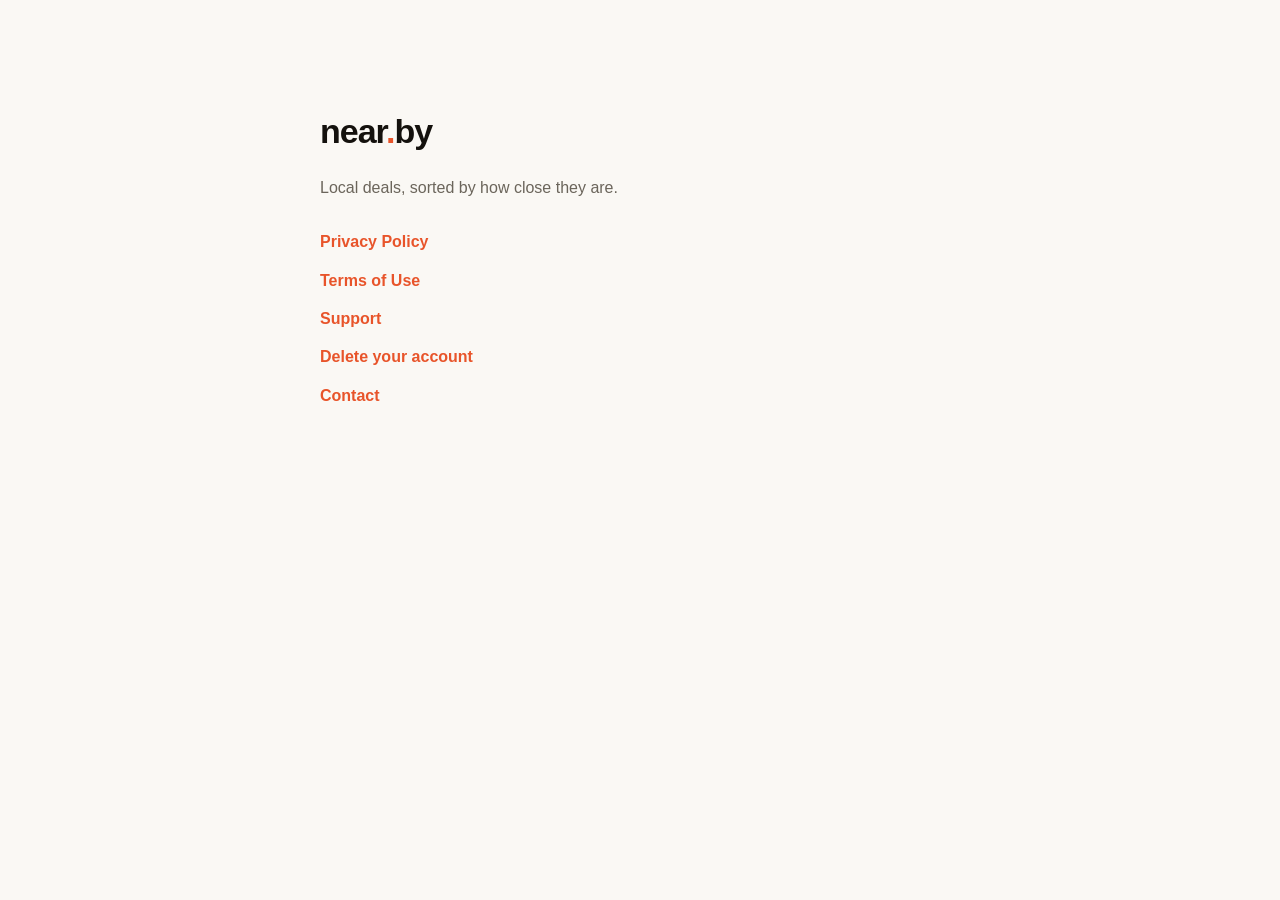
==== commit ddece088: "Add support and account deletion pages for App Store links Brings support.html, delete-account.html " ====
--- a/index.html
+++ b/index.html
@@ -30,6 +30,8 @@
   <ul>
     <li><a href="./privacy.html">Privacy Policy</a></li>
     <li><a href="./terms.html">Terms of Use</a></li>
+    <li><a href="./support.html">Support</a></li>
+    <li><a href="./delete-account.html">Delete your account</a></li>
     <li><a href="mailto:nearbyutah@gmail.com">Contact</a></li>
   </ul>
 </body>
